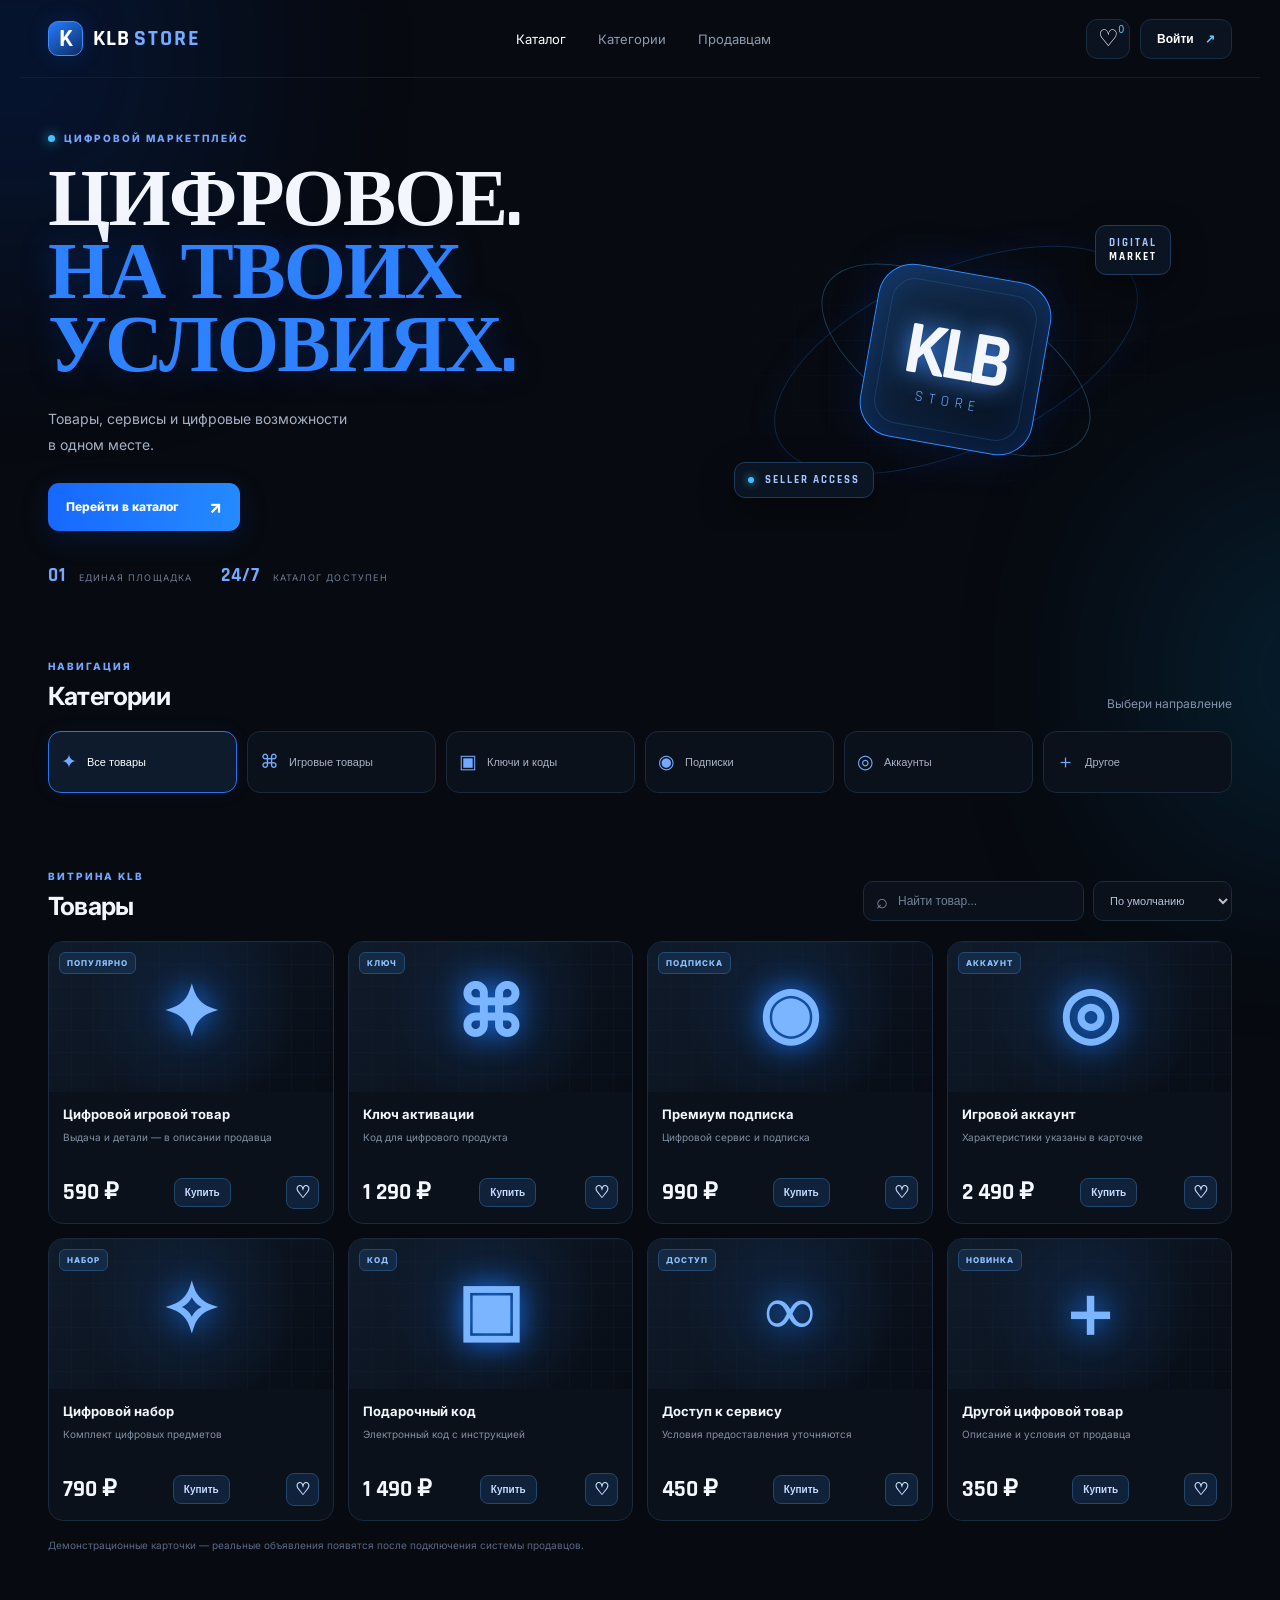
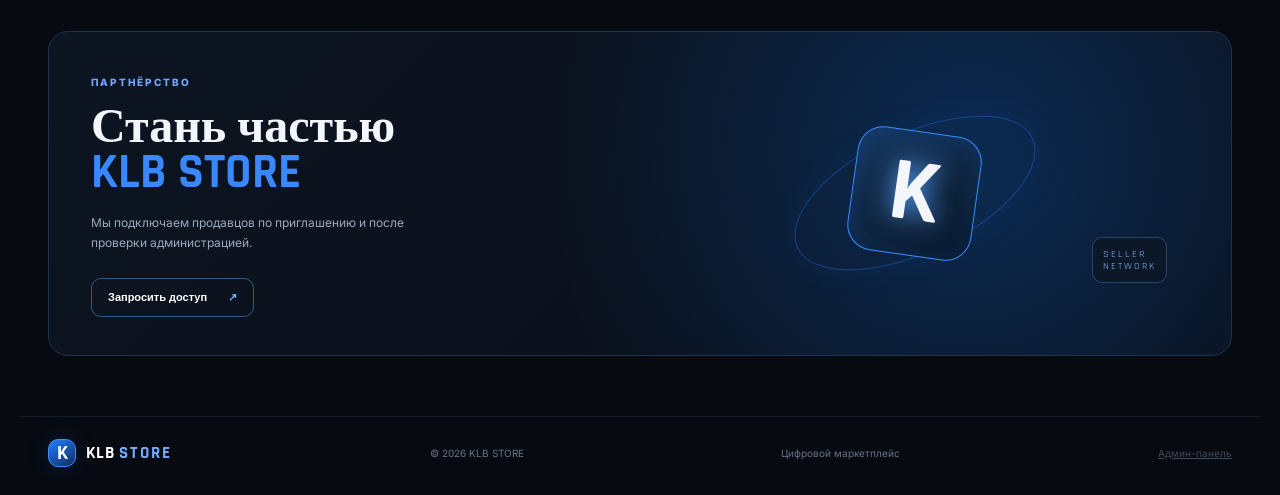
==== index.html @ 77fe460a "Add files via upload" ====
<!DOCTYPE html>
<html lang="ru"><head><meta charset="UTF-8"><meta name="viewport" content="width=device-width, initial-scale=1.0"><meta name="theme-color" content="#080b12"><title>KLB STORE — цифровой маркетплейс</title><meta name="description" content="KLB STORE — маркетплейс цифровых товаров."><link rel="stylesheet" href="styles.css"></head><body>
<div class="glow glow-left"></div><div class="glow glow-right"></div>
<header class="topbar"><a class="brand" href="#"><span class="brand-icon">K</span><span class="brand-name">KLB<span>STORE</span></span></a><nav class="main-nav"><a class="nav-active" href="#catalog">Каталог</a><a href="#categories">Категории</a><a href="#seller">Продавцам</a></nav><div class="top-actions"><button class="favorite-head" id="favoritesBtn" aria-label="Избранное">♡<span id="favoriteCount">0</span></button><button class="login-btn" id="loginBtn">Войти <span>↗</span></button></div></header>
<main>
<section class="hero"><div class="hero-content"><div class="hero-badge"><i></i> ЦИФРОВОЙ МАРКЕТПЛЕЙС</div><h1>ЦИФРОВОЕ.<br><span>НА ТВОИХ УСЛОВИЯХ.</span></h1><p>Товары, сервисы и цифровые возможности<br class="desktop"> в одном месте.</p><a class="hero-cta" href="#catalog">Перейти в каталог <span>↗</span></a><div class="hero-foot"><span><b>01</b> ЕДИНАЯ ПЛОЩАДКА</span><span><b>24/7</b> КАТАЛОГ ДОСТУПЕН</span></div></div><div class="hero-visual"><div class="visual-grid"></div><div class="visual-orbit orbit-a"></div><div class="visual-orbit orbit-b"></div><div class="visual-logo"><span>KLB</span><small>STORE</small></div><div class="visual-chip chip-a">DIGITAL<br><b>MARKET</b></div><div class="visual-chip chip-b"><i></i> SELLER ACCESS</div></div></section>
<section class="category-area" id="categories"><div class="section-title"><div><span class="overline">НАВИГАЦИЯ</span><h2>Категории</h2></div><span class="subtle">Выбери направление</span></div><div class="category-list"><button class="category active" data-category="all"><span class="cat-icon">✦</span>Все товары</button><button class="category" data-category="games"><span class="cat-icon">⌘</span>Игровые товары</button><button class="category" data-category="keys"><span class="cat-icon">▣</span>Ключи и коды</button><button class="category" data-category="subscriptions"><span class="cat-icon">◉</span>Подписки</button><button class="category" data-category="accounts"><span class="cat-icon">◎</span>Аккаунты</button><button class="category" data-category="other"><span class="cat-icon">＋</span>Другое</button></div></section>
<section class="catalog" id="catalog"><div class="catalog-header"><div><span class="overline">ВИТРИНА KLB</span><h2>Товары</h2></div><div class="catalog-controls"><label class="search-box"><span>⌕</span><input id="searchInput" type="search" placeholder="Найти товар..." aria-label="Поиск товаров"></label><select id="sortSelect" aria-label="Сортировка"><option value="default">По умолчанию</option><option value="low">Сначала дешевле</option><option value="high">Сначала дороже</option></select></div></div><div class="product-grid" id="productGrid"></div><div class="empty-state" id="emptyState" hidden>По запросу ничего не найдено.</div><p class="demo-note">Демонстрационные карточки — реальные объявления появятся после подключения системы продавцов.</p></section>
<section class="seller-section" id="seller"><div class="seller-panel"><div class="seller-text"><span class="overline">ПАРТНЁРСТВО</span><h2>Стань частью<br><span>KLB STORE</span></h2><p>Мы подключаем продавцов по приглашению и после проверки администрацией.</p><button id="sellerBtn" class="secondary-cta">Запросить доступ <span>↗</span></button></div><div class="seller-art"><div class="seller-orbit"></div><div class="seller-monogram">K</div><div class="seller-stamp">SELLER<br>NETWORK</div></div></div></section></main>
<footer><a class="brand footer-brand" href="#"><span class="brand-icon">K</span><span class="brand-name">KLB<span>STORE</span></span></a><span>© 2026 KLB STORE</span><span>Цифровой маркетплейс</span><a href="admin-login.html" style="color:inherit;opacity:.6">Админ-панель</a></footer><div class="toast" id="toast" role="status" aria-live="polite"></div><div id="appModal"></div><script src="script.js"></script></body></html>
---- styles.css ----
@import url('https://fonts.googleapis.com/css2?family=Inter:wght@400;500;600;700;800&family=Rajdhani:wght@500;600;700&display=swap');
:root{--bg:#070a10;--line:#1b2b40;--text:#f3f6fc;--muted:#8492a8}*{box-sizing:border-box}html{scroll-behavior:smooth}body{margin:0;background:var(--bg);color:var(--text);font-family:Inter,Arial,sans-serif;overflow-x:hidden}.glow{position:fixed;z-index:-1;pointer-events:none;filter:blur(110px);opacity:.13}.glow-left{width:420px;height:420px;background:#075dff;top:-150px;left:-200px}.glow-right{width:350px;height:350px;background:#00a8ff;right:-220px;top:500px}
.topbar{height:78px;max-width:1240px;margin:auto;padding:0 28px;display:flex;align-items:center;justify-content:space-between;border-bottom:1px solid #141d2b}.brand{display:flex;align-items:center;gap:10px;text-decoration:none;color:white}.brand-icon{width:35px;height:35px;border-radius:10px;display:grid;place-items:center;background:linear-gradient(145deg,#267cff,#0c2d62);border:1px solid #408cff;font-family:Rajdhani;font-size:25px;font-weight:700;box-shadow:0 0 22px #126dff30}.brand-name{font-family:Rajdhani;font-size:22px;font-weight:700;letter-spacing:1px}.brand-name span{color:#74aaff;margin-left:4px;letter-spacing:2px}.main-nav{display:flex;gap:32px}.main-nav a{font-size:13px;text-decoration:none;color:#8c9bb0}.main-nav a:hover,.main-nav .nav-active{color:#fff}.top-actions{display:flex;gap:10px;align-items:center}.favorite-head,.login-btn{height:40px;border:1px solid var(--line);border-radius:11px;background:#0c1320;color:#fff;cursor:pointer}.favorite-head{width:44px;font-size:23px;position:relative}.favorite-head span{font-size:10px;position:absolute;right:5px;top:4px;color:#63caff}.login-btn{padding:0 16px;font-size:12px;font-weight:700}.login-btn span{color:#63caff;margin-left:8px}
main{max-width:1240px;padding:0 28px;margin:auto}.hero{min-height:465px;display:grid;grid-template-columns:1.05fr .95fr;align-items:center;padding:54px 0 40px;gap:20px}.hero-badge,.overline{font-size:10px;font-weight:800;letter-spacing:2px;color:#75a6ff}.hero-badge{display:flex;align-items:center;gap:9px}.hero-badge i{width:7px;height:7px;background:#42c4ff;border-radius:50%;box-shadow:0 0 12px #42c4ff}.hero h1{font-family:Rajdhani;font-size:clamp(48px,6.5vw,80px);line-height:.91;letter-spacing:-1.8px;margin:22px 0;font-weight:700}.hero h1 span{color:#2e82ff;text-shadow:0 0 34px #1265ff40}.hero p{color:#a4b1c4;font-size:14px;line-height:1.8}.hero-cta{display:inline-flex;align-items:center;gap:30px;background:linear-gradient(100deg,#1767ff,#258bff);color:white;text-decoration:none;padding:14px 18px;border-radius:11px;font-size:12px;font-weight:800;box-shadow:0 8px 30px #0964ff26;margin-top:12px}.hero-cta span{font-size:17px}.hero-foot{display:flex;gap:28px;margin-top:32px}.hero-foot span{font-size:9px;color:#6e7e95;letter-spacing:1.2px}.hero-foot b{font-family:Rajdhani;font-size:19px;color:#73aaff;margin-right:8px}
.hero-visual{height:340px;position:relative;display:grid;place-items:center;overflow:hidden}.visual-grid{position:absolute;inset:10px;background-image:linear-gradient(#17345b33 1px,transparent 1px),linear-gradient(90deg,#17345b33 1px,transparent 1px);background-size:35px 35px;mask-image:radial-gradient(ellipse,black,transparent 70%)}.visual-orbit{position:absolute;border:1px solid #2164b655;border-radius:50%;transform:rotate(-24deg)}.orbit-a{width:390px;height:180px;box-shadow:0 0 35px #0965ff12}.orbit-b{width:300px;height:140px;transform:rotate(30deg);border-color:#4dc4ff45}.visual-logo{width:175px;height:175px;border:1px solid #358bff;border-radius:35px;background:linear-gradient(145deg,#142d4c,#07101e);transform:rotate(10deg);display:flex;flex-direction:column;align-items:center;justify-content:center;box-shadow:inset 0 0 40px #126bff44,0 0 50px #075dff22;position:relative}.visual-logo:before{content:"";position:absolute;inset:13px;border:1px solid #2a67a65a;border-radius:24px}.visual-logo span{font-family:Rajdhani;font-size:76px;font-weight:700;letter-spacing:-5px;text-shadow:0 0 25px #4290ff}.visual-logo small{font-family:Rajdhani;letter-spacing:6px;color:#73aaff;font-size:15px;margin-top:-12px}.visual-chip{position:absolute;background:#0b1422;border:1px solid #203b5d;border-radius:11px;padding:10px 13px;color:#a5c5ff;font-family:Rajdhani;font-weight:700;letter-spacing:2px;font-size:11px;box-shadow:0 12px 35px #0006}.visual-chip b{color:white}.chip-a{top:35px;right:11%}.chip-b{bottom:32px;left:10%}.chip-b i{display:inline-block;width:6px;height:6px;border-radius:50%;background:#3ac2ff;box-shadow:0 0 9px #3ac2ff;margin-right:7px}
.category-area,.catalog{padding:26px 0 45px}.section-title,.catalog-header{display:flex;justify-content:space-between;align-items:end;margin-bottom:20px}.section-title h2,.catalog-header h2{font-size:25px;letter-spacing:-.8px;margin:7px 0 0}.subtle{font-size:12px;color:var(--muted)}.category-list{display:grid;grid-template-columns:repeat(6,1fr);gap:10px}.category{min-height:62px;display:flex;align-items:center;gap:10px;padding:12px;background:#0b111a;border:1px solid #1b293c;border-radius:13px;color:#a7b4c7;font-size:11px;text-align:left;cursor:pointer;transition:.2s}.category:hover,.category.active{border-color:#2676ed;background:#0d1b2d;color:white;box-shadow:0 0 20px #075dff12}.cat-icon{font-size:19px;color:#72aaff}
.catalog-header{gap:18px}.catalog-controls{display:flex;gap:9px}.search-box{height:40px;display:flex;align-items:center;gap:8px;padding:0 12px;border:1px solid #1b2b40;background:#0b111a;border-radius:10px;color:#7b91ad}.search-box span{font-size:20px}.search-box input{width:175px;border:0;outline:0;background:transparent;color:white;font-size:12px}.search-box input::placeholder{color:#718198}.catalog-controls select{background:#0b111a;border:1px solid #1b2b40;border-radius:10px;color:#b5c3d7;padding:0 12px;font-size:11px;max-width:145px}
.product-grid{display:grid;grid-template-columns:repeat(4,1fr);gap:14px}.product-card{background:#0b111a;border:1px solid #1a293d;border-radius:15px;overflow:hidden;transition:transform .2s,border-color .2s}.product-card:hover{transform:translateY(-4px);border-color:#2b6fce}.product-image{height:150px;position:relative;display:grid;place-items:center;background:radial-gradient(circle at 50% 45%,#16417a55,transparent 65%),linear-gradient(135deg,#101b2b,#080d15);overflow:hidden}.product-image:after{content:"";position:absolute;inset:0;background-image:linear-gradient(#18314f22 1px,transparent 1px),linear-gradient(90deg,#18314f22 1px,transparent 1px);background-size:22px 22px}.product-label{position:absolute;top:10px;left:10px;z-index:1;background:#142943;border:1px solid #244a76;border-radius:6px;padding:5px 7px;color:#8ec3ff;font-size:8px;font-weight:800;letter-spacing:1px}.placeholder-symbol{font-family:Rajdhani;font-size:70px;font-weight:700;color:#7bb4ff;text-shadow:0 0 30px #1677ff;z-index:1}.product-info{padding:14px}.product-info h3{margin:0;font-size:13px}.product-info p{margin:8px 0 16px;color:#8190a5;font-size:10px;line-height:1.5;min-height:30px}.product-bottom{display:flex;align-items:center;justify-content:space-between;gap:8px}.price{font-family:Rajdhani;font-size:23px;font-weight:700;color:#f5f8ff}.buy-button,.heart-button{border:1px solid #23466d;background:#10213a;color:#c5dcff;border-radius:8px;padding:8px 10px;font-size:10px;font-weight:700;cursor:pointer}.heart-button{font-size:17px;padding:5px 8px}.heart-button.is-favorite{color:#ff7fa7;border-color:#71314b;background:#28121d}.empty-state{text-align:center;padding:30px;color:#8a99ad}.demo-note{color:#596981;font-size:10px;margin-top:18px}
.seller-section{padding:25px 0 60px}.seller-panel{border:1px solid #1c3452;border-radius:20px;background:radial-gradient(circle at 78% 40%,#0c2b53,transparent 45%),linear-gradient(135deg,#0d1522,#090e17);padding:38px 42px;display:grid;grid-template-columns:1fr 1fr;align-items:center;overflow:hidden;position:relative}.seller-text h2{font-family:Rajdhani;font-size:48px;line-height:.95;margin:16px 0}.seller-text h2 span{color:#3988ff}.seller-text p{font-size:12px;line-height:1.7;color:#9aaac0;max-width:340px}.secondary-cta{margin-top:12px;padding:12px 16px;background:transparent;border:1px solid #315984;border-radius:10px;color:white;font-size:11px;font-weight:700;cursor:pointer}.secondary-cta span{color:#75b4ff;margin-left:18px}.seller-art{height:200px;position:relative;display:grid;place-items:center}.seller-orbit{width:260px;height:120px;border:1px solid #267bff60;border-radius:50%;transform:rotate(-25deg);position:absolute;box-shadow:0 0 35px #1475ff12}.seller-monogram{width:125px;height:125px;border:1px solid #3b8cff;border-radius:26px;display:grid;place-items:center;background:linear-gradient(145deg,#16365b,#091322);font-family:Rajdhani;font-size:90px;font-weight:700;text-shadow:0 0 25px #58a4ff;transform:rotate(8deg);box-shadow:inset 0 0 30px #1475ff30}.seller-stamp{position:absolute;right:4%;bottom:5%;background:#0c1727;border:1px solid #26466b;border-radius:10px;padding:10px;color:#8abaff;font-family:Rajdhani;font-size:10px;letter-spacing:2px}
footer{max-width:1240px;margin:auto;padding:22px 28px 28px;border-top:1px solid #141e2d;display:flex;align-items:center;justify-content:space-between;color:#65758c;font-size:10px}.footer-brand .brand-icon{width:28px;height:28px;font-size:20px}.footer-brand .brand-name{font-size:17px}.toast{position:fixed;bottom:24px;left:50%;transform:translate(-50%,20px);opacity:0;pointer-events:none;background:#14243a;border:1px solid #2c4e76;color:#eaf3ff;padding:12px 18px;border-radius:12px;font-size:12px;box-shadow:0 10px 35px #0008;transition:.25s;z-index:20;max-width:calc(100% - 30px);text-align:center}.toast.show{opacity:1;transform:translate(-50%,0)}
@media(max-width:900px){.category-list{grid-template-columns:repeat(3,1fr)}.product-grid{grid-template-columns:repeat(2,1fr)}.hero{min-height:400px}.hero-visual{height:300px}.main-nav{gap:18px}}
@media(max-width:600px){.topbar{height:65px;padding:0 16px}.brand-icon{width:30px;height:30px;font-size:21px}.brand-name{font-size:19px}.main-nav{display:none}.top-actions{gap:7px}.login-btn{padding:0 12px}.favorite-head{width:38px;height:38px}main{padding:0 16px}.hero{grid-template-columns:1fr;padding:40px 0 20px;min-height:unset}.hero h1{font-size:49px;margin:19px 0}.hero p{font-size:13px}.hero-visual{height:255px;margin-top:5px}.visual-logo{width:145px;height:145px;border-radius:29px}.visual-logo span{font-size:64px}.visual-logo small{font-size:12px}.orbit-a{width:300px;height:145px}.orbit-b{width:240px;height:110px}.chip-a{top:15px;right:6%}.chip-b{bottom:15px;left:5%}.hero-foot{gap:16px;margin-top:26px}.hero-foot span{font-size:8px}.hero-foot b{font-size:17px}.category-area,.catalog{padding:25px 0 32px}.category-list{grid-template-columns:repeat(2,1fr);gap:8px}.category{min-height:54px;padding:10px;font-size:10px}.cat-icon{font-size:17px}.section-title h2,.catalog-header h2{font-size:22px}.subtle{font-size:10px}.catalog-header{align-items:start;flex-direction:column}.catalog-controls{width:100%}.search-box{flex:1}.search-box input{width:100%;min-width:0}.catalog-controls select{max-width:135px}.product-grid{gap:9px}.product-image{height:120px}.placeholder-symbol{font-size:58px}.product-info{padding:11px}.product-info h3{font-size:12px}.product-info p{font-size:9px;min-height:34px}.price{font-size:21px}.buy-button{padding:7px 8px;font-size:9px}.heart-button{font-size:15px}.seller-panel{padding:25px 20px;grid-template-columns:1fr}.seller-text h2{font-size:42px}.seller-art{height:160px}.seller-monogram{width:105px;height:105px;font-size:76px}.seller-orbit{width:220px;height:100px}.seller-stamp{right:0}footer{padding:20px 16px;flex-wrap:wrap;gap:12px;font-size:9px}footer>span:last-child{display:none}}@media(prefers-reduced-motion:reduce){html{scroll-behavior:auto}*,*:before,*:after{transition:none!important}}/* Account and modal UI */
.user-pill{display:inline-flex;align-items:center;gap:8px}.user-avatar{width:26px;height:26px;border-radius:50%;display:inline-grid;place-items:center;background:#287dff;color:#fff;font-size:12px;font-weight:800}#appModal.open{position:fixed;inset:0;z-index:1000;display:grid;place-items:center;padding:18px}.modal-backdrop{position:absolute;inset:0;background:rgba(3,7,13,.78);backdrop-filter:blur(8px)}.app-modal .app-modal{display:none}.app-modal>section,.app-modal .app-modal{display:block}.app-modal{position:relative;width:min(100%,480px);max-height:90vh;overflow:auto;padding:28px;border:1px solid #2b3a50;border-radius:20px;background:#111a27;color:#edf4ff;box-shadow:0 30px 100px #0008}.app-modal h2{margin:0 32px 18px 0;font-size:24px}.modal-x{position:absolute;right:16px;top:14px;border:0;background:transparent;color:#9aa9bd;font-size:28px;cursor:pointer}.modal-form{display:grid;gap:14px}.modal-form label{display:grid;gap:7px;color:#b9c7d9;font-size:13px}.modal-form input,.modal-form textarea{width:100%;box-sizing:border-box;border:1px solid #304057;background:#0b121c;color:#fff;border-radius:10px;padding:12px;font:inherit;outline:none}.modal-form input:focus,.modal-form textarea:focus{border-color:#3887ff}.primary-action,.secondary-action,.link-action{width:100%;border:0;border-radius:10px;padding:12px 14px;font:inherit;font-weight:700;cursor:pointer}.primary-action{background:#287dff;color:white}.secondary-action{background:#24344a;color:#e8f1ff}.link-action{background:transparent;color:#9db9df;font-size:13px}.form-error{color:#ff8d9a;font-size:13px;margin:0}.profile-menu{display:grid;gap:8px}.profile-menu button{width:100%;text-align:left;padding:13px;border:1px solid #29384d;background:#182333;color:#e8f1ff;border-radius:10px;font:inherit;cursor:pointer}.profile-menu .admin-shortcut{border-color:#3179e9;background:#162b47}.profile-menu .logout-action{color:#ff9ba5}.profile-card{display:flex;align-items:center;gap:14px;margin-bottom:18px}.profile-avatar-large{width:56px;height:56px;border-radius:16px;background:linear-gradient(135deg,#267dff,#64c8ff);display:grid;place-items:center;font-size:24px;font-weight:800}.profile-card h3{margin:0 0 4px}.profile-role{font-size:12px;color:#91a5bf}.profile-stats{display:grid;grid-template-columns:repeat(3,1fr);gap:8px}.profile-stats div{background:#182333;border:1px solid #27364a;padding:12px;border-radius:12px;text-align:center}.profile-stats b{display:block;font-size:18px}.profile-stats span{display:block;color:#91a5bf;font-size:11px;margin-top:4px}.profile-details{color:#aabbd0;font-size:13px;margin:16px 0}.modal-actions{display:grid;grid-template-columns:1fr 1fr;gap:8px}.deal-list{display:grid;gap:10px}.deal-row{display:flex;justify-content:space-between;gap:12px;padding:13px;border:1px solid #2a394d;background:#172333;border-radius:12px}.deal-row b{display:block}.deal-row small,.deal-price small{display:block;color:#8da0b8;font-size:11px;margin-top:4px}.deal-price{text-align:right;white-space:nowrap}.empty-modal{padding:24px;text-align:center;color:#9aabc1;border:1px dashed #35465d;border-radius:12px}.order-success{text-align:center}.order-success>span{display:grid;place-items:center;width:54px;height:54px;margin:0 auto 14px;background:#123c2e;color:#6ee7b7;border-radius:50%;font-size:28px}.order-success h3{margin:0 0 10px}.order-success b{font-size:22px}.modal-lead{font-size:13px;line-height:1.6;color:#9fb1c8}.app-modal[hidden]{display:none}
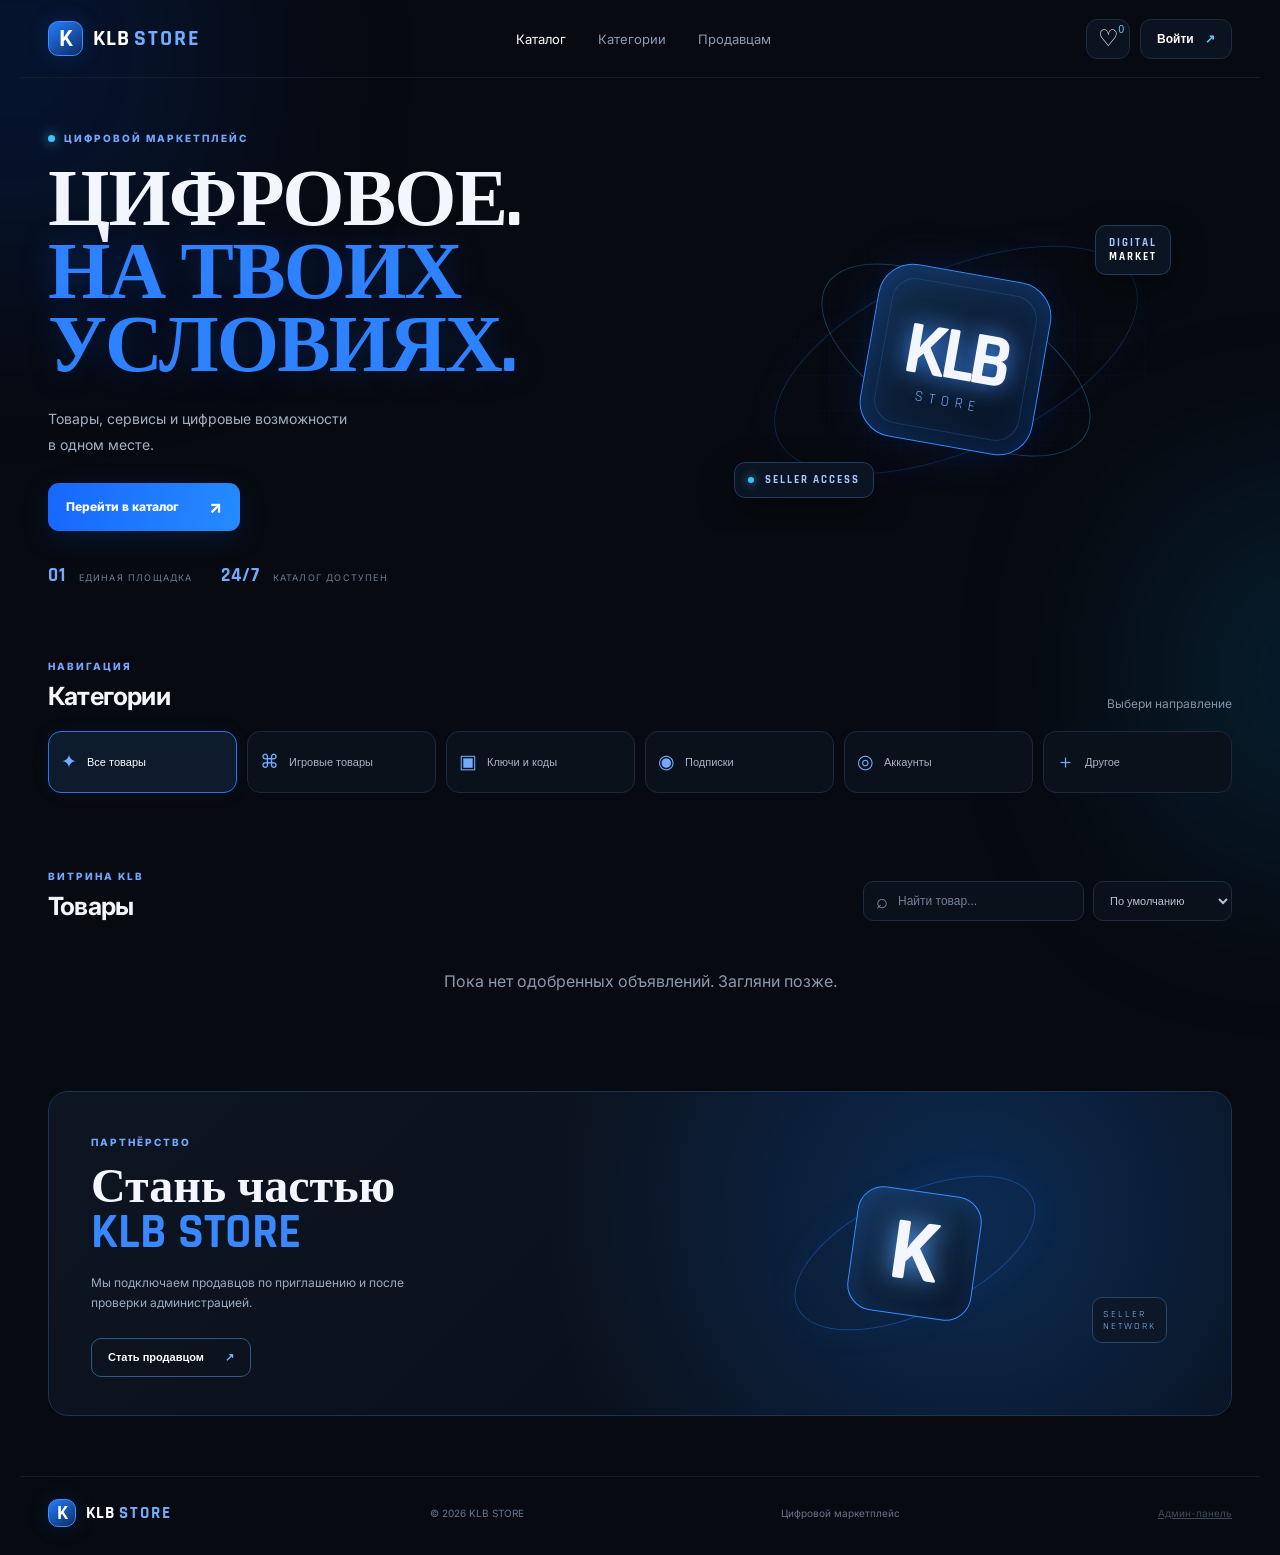
==== commit c27006f4: "Add files via upload" ====
--- a/index.html
+++ b/index.html
@@ -5,6 +5,6 @@
 <main>
 <section class="hero"><div class="hero-content"><div class="hero-badge"><i></i> ЦИФРОВОЙ МАРКЕТПЛЕЙС</div><h1>ЦИФРОВОЕ.<br><span>НА ТВОИХ УСЛОВИЯХ.</span></h1><p>Товары, сервисы и цифровые возможности<br class="desktop"> в одном месте.</p><a class="hero-cta" href="#catalog">Перейти в каталог <span>↗</span></a><div class="hero-foot"><span><b>01</b> ЕДИНАЯ ПЛОЩАДКА</span><span><b>24/7</b> КАТАЛОГ ДОСТУПЕН</span></div></div><div class="hero-visual"><div class="visual-grid"></div><div class="visual-orbit orbit-a"></div><div class="visual-orbit orbit-b"></div><div class="visual-logo"><span>KLB</span><small>STORE</small></div><div class="visual-chip chip-a">DIGITAL<br><b>MARKET</b></div><div class="visual-chip chip-b"><i></i> SELLER ACCESS</div></div></section>
 <section class="category-area" id="categories"><div class="section-title"><div><span class="overline">НАВИГАЦИЯ</span><h2>Категории</h2></div><span class="subtle">Выбери направление</span></div><div class="category-list"><button class="category active" data-category="all"><span class="cat-icon">✦</span>Все товары</button><button class="category" data-category="games"><span class="cat-icon">⌘</span>Игровые товары</button><button class="category" data-category="keys"><span class="cat-icon">▣</span>Ключи и коды</button><button class="category" data-category="subscriptions"><span class="cat-icon">◉</span>Подписки</button><button class="category" data-category="accounts"><span class="cat-icon">◎</span>Аккаунты</button><button class="category" data-category="other"><span class="cat-icon">＋</span>Другое</button></div></section>
-<section class="catalog" id="catalog"><div class="catalog-header"><div><span class="overline">ВИТРИНА KLB</span><h2>Товары</h2></div><div class="catalog-controls"><label class="search-box"><span>⌕</span><input id="searchInput" type="search" placeholder="Найти товар..." aria-label="Поиск товаров"></label><select id="sortSelect" aria-label="Сортировка"><option value="default">По умолчанию</option><option value="low">Сначала дешевле</option><option value="high">Сначала дороже</option></select></div></div><div class="product-grid" id="productGrid"></div><div class="empty-state" id="emptyState" hidden>По запросу ничего не найдено.</div><p class="demo-note">Демонстрационные карточки — реальные объявления появятся после подключения системы продавцов.</p></section>
-<section class="seller-section" id="seller"><div class="seller-panel"><div class="seller-text"><span class="overline">ПАРТНЁРСТВО</span><h2>Стань частью<br><span>KLB STORE</span></h2><p>Мы подключаем продавцов по приглашению и после проверки администрацией.</p><button id="sellerBtn" class="secondary-cta">Запросить доступ <span>↗</span></button></div><div class="seller-art"><div class="seller-orbit"></div><div class="seller-monogram">K</div><div class="seller-stamp">SELLER<br>NETWORK</div></div></div></section></main>
+<section class="catalog" id="catalog"><div class="catalog-header"><div><span class="overline">ВИТРИНА KLB</span><h2>Товары</h2></div><div class="catalog-controls"><label class="search-box"><span>⌕</span><input id="searchInput" type="search" placeholder="Найти товар..." aria-label="Поиск товаров"></label><select id="sortSelect" aria-label="Сортировка"><option value="default">По умолчанию</option><option value="low">Сначала дешевле</option><option value="high">Сначала дороже</option></select></div></div><div class="product-grid" id="productGrid"></div><div class="empty-state" id="emptyState" hidden>Пока нет одобренных объявлений. Загляни позже.</div></section>
+<section class="seller-section" id="seller"><div class="seller-panel"><div class="seller-text"><span class="overline">ПАРТНЁРСТВО</span><h2>Стань частью<br><span>KLB STORE</span></h2><p>Мы подключаем продавцов по приглашению и после проверки администрацией.</p><button id="sellerBtn" class="secondary-cta">Стать продавцом <span>↗</span></button></div><div class="seller-art"><div class="seller-orbit"></div><div class="seller-monogram">K</div><div class="seller-stamp">SELLER<br>NETWORK</div></div></div></section></main>
 <footer><a class="brand footer-brand" href="#"><span class="brand-icon">K</span><span class="brand-name">KLB<span>STORE</span></span></a><span>© 2026 KLB STORE</span><span>Цифровой маркетплейс</span><a href="admin-login.html" style="color:inherit;opacity:.6">Админ-панель</a></footer><div class="toast" id="toast" role="status" aria-live="polite"></div><div id="appModal"></div><script src="script.js"></script></body></html>
--- a/styles.css
+++ b/styles.css
@@ -10,4 +10,6 @@
 footer{max-width:1240px;margin:auto;padding:22px 28px 28px;border-top:1px solid #141e2d;display:flex;align-items:center;justify-content:space-between;color:#65758c;font-size:10px}.footer-brand .brand-icon{width:28px;height:28px;font-size:20px}.footer-brand .brand-name{font-size:17px}.toast{position:fixed;bottom:24px;left:50%;transform:translate(-50%,20px);opacity:0;pointer-events:none;background:#14243a;border:1px solid #2c4e76;color:#eaf3ff;padding:12px 18px;border-radius:12px;font-size:12px;box-shadow:0 10px 35px #0008;transition:.25s;z-index:20;max-width:calc(100% - 30px);text-align:center}.toast.show{opacity:1;transform:translate(-50%,0)}
 @media(max-width:900px){.category-list{grid-template-columns:repeat(3,1fr)}.product-grid{grid-template-columns:repeat(2,1fr)}.hero{min-height:400px}.hero-visual{height:300px}.main-nav{gap:18px}}
 @media(max-width:600px){.topbar{height:65px;padding:0 16px}.brand-icon{width:30px;height:30px;font-size:21px}.brand-name{font-size:19px}.main-nav{display:none}.top-actions{gap:7px}.login-btn{padding:0 12px}.favorite-head{width:38px;height:38px}main{padding:0 16px}.hero{grid-template-columns:1fr;padding:40px 0 20px;min-height:unset}.hero h1{font-size:49px;margin:19px 0}.hero p{font-size:13px}.hero-visual{height:255px;margin-top:5px}.visual-logo{width:145px;height:145px;border-radius:29px}.visual-logo span{font-size:64px}.visual-logo small{font-size:12px}.orbit-a{width:300px;height:145px}.orbit-b{width:240px;height:110px}.chip-a{top:15px;right:6%}.chip-b{bottom:15px;left:5%}.hero-foot{gap:16px;margin-top:26px}.hero-foot span{font-size:8px}.hero-foot b{font-size:17px}.category-area,.catalog{padding:25px 0 32px}.category-list{grid-template-columns:repeat(2,1fr);gap:8px}.category{min-height:54px;padding:10px;font-size:10px}.cat-icon{font-size:17px}.section-title h2,.catalog-header h2{font-size:22px}.subtle{font-size:10px}.catalog-header{align-items:start;flex-direction:column}.catalog-controls{width:100%}.search-box{flex:1}.search-box input{width:100%;min-width:0}.catalog-controls select{max-width:135px}.product-grid{gap:9px}.product-image{height:120px}.placeholder-symbol{font-size:58px}.product-info{padding:11px}.product-info h3{font-size:12px}.product-info p{font-size:9px;min-height:34px}.price{font-size:21px}.buy-button{padding:7px 8px;font-size:9px}.heart-button{font-size:15px}.seller-panel{padding:25px 20px;grid-template-columns:1fr}.seller-text h2{font-size:42px}.seller-art{height:160px}.seller-monogram{width:105px;height:105px;font-size:76px}.seller-orbit{width:220px;height:100px}.seller-stamp{right:0}footer{padding:20px 16px;flex-wrap:wrap;gap:12px;font-size:9px}footer>span:last-child{display:none}}@media(prefers-reduced-motion:reduce){html{scroll-behavior:auto}*,*:before,*:after{transition:none!important}}/* Account and modal UI */
-.user-pill{display:inline-flex;align-items:center;gap:8px}.user-avatar{width:26px;height:26px;border-radius:50%;display:inline-grid;place-items:center;background:#287dff;color:#fff;font-size:12px;font-weight:800}#appModal.open{position:fixed;inset:0;z-index:1000;display:grid;place-items:center;padding:18px}.modal-backdrop{position:absolute;inset:0;background:rgba(3,7,13,.78);backdrop-filter:blur(8px)}.app-modal .app-modal{display:none}.app-modal>section,.app-modal .app-modal{display:block}.app-modal{position:relative;width:min(100%,480px);max-height:90vh;overflow:auto;padding:28px;border:1px solid #2b3a50;border-radius:20px;background:#111a27;color:#edf4ff;box-shadow:0 30px 100px #0008}.app-modal h2{margin:0 32px 18px 0;font-size:24px}.modal-x{position:absolute;right:16px;top:14px;border:0;background:transparent;color:#9aa9bd;font-size:28px;cursor:pointer}.modal-form{display:grid;gap:14px}.modal-form label{display:grid;gap:7px;color:#b9c7d9;font-size:13px}.modal-form input,.modal-form textarea{width:100%;box-sizing:border-box;border:1px solid #304057;background:#0b121c;color:#fff;border-radius:10px;padding:12px;font:inherit;outline:none}.modal-form input:focus,.modal-form textarea:focus{border-color:#3887ff}.primary-action,.secondary-action,.link-action{width:100%;border:0;border-radius:10px;padding:12px 14px;font:inherit;font-weight:700;cursor:pointer}.primary-action{background:#287dff;color:white}.secondary-action{background:#24344a;color:#e8f1ff}.link-action{background:transparent;color:#9db9df;font-size:13px}.form-error{color:#ff8d9a;font-size:13px;margin:0}.profile-menu{display:grid;gap:8px}.profile-menu button{width:100%;text-align:left;padding:13px;border:1px solid #29384d;background:#182333;color:#e8f1ff;border-radius:10px;font:inherit;cursor:pointer}.profile-menu .admin-shortcut{border-color:#3179e9;background:#162b47}.profile-menu .logout-action{color:#ff9ba5}.profile-card{display:flex;align-items:center;gap:14px;margin-bottom:18px}.profile-avatar-large{width:56px;height:56px;border-radius:16px;background:linear-gradient(135deg,#267dff,#64c8ff);display:grid;place-items:center;font-size:24px;font-weight:800}.profile-card h3{margin:0 0 4px}.profile-role{font-size:12px;color:#91a5bf}.profile-stats{display:grid;grid-template-columns:repeat(3,1fr);gap:8px}.profile-stats div{background:#182333;border:1px solid #27364a;padding:12px;border-radius:12px;text-align:center}.profile-stats b{display:block;font-size:18px}.profile-stats span{display:block;color:#91a5bf;font-size:11px;margin-top:4px}.profile-details{color:#aabbd0;font-size:13px;margin:16px 0}.modal-actions{display:grid;grid-template-columns:1fr 1fr;gap:8px}.deal-list{display:grid;gap:10px}.deal-row{display:flex;justify-content:space-between;gap:12px;padding:13px;border:1px solid #2a394d;background:#172333;border-radius:12px}.deal-row b{display:block}.deal-row small,.deal-price small{display:block;color:#8da0b8;font-size:11px;margin-top:4px}.deal-price{text-align:right;white-space:nowrap}.empty-modal{padding:24px;text-align:center;color:#9aabc1;border:1px dashed #35465d;border-radius:12px}.order-success{text-align:center}.order-success>span{display:grid;place-items:center;width:54px;height:54px;margin:0 auto 14px;background:#123c2e;color:#6ee7b7;border-radius:50%;font-size:28px}.order-success h3{margin:0 0 10px}.order-success b{font-size:22px}.modal-lead{font-size:13px;line-height:1.6;color:#9fb1c8}.app-modal[hidden]{display:none}
+.user-pill{display:inline-flex;align-items:center;gap:8px}.user-avatar{width:26px;height:26px;border-radius:50%;display:inline-grid;place-items:center;background:#287dff;color:#fff;font-size:12px;font-weight:800}#appModal.open{position:fixed;inset:0;z-index:1000;display:grid;place-items:center;padding:18px}.modal-backdrop{position:absolute;inset:0;background:rgba(3,7,13,.78);backdrop-filter:blur(8px);z-index:0;cursor:pointer}.app-modal .app-modal{display:none}.app-modal>section,.app-modal .app-modal{display:block}.app-modal{position:relative;z-index:1;width:min(100%,480px);max-height:90vh;overflow:auto;padding:28px;border:1px solid #2b3a50;border-radius:20px;background:#111a27;color:#edf4ff;box-shadow:0 30px 100px #0008}.app-modal h2{margin:0 32px 18px 0;font-size:24px}.modal-x{position:absolute;right:16px;top:14px;z-index:2;width:40px;height:40px;display:grid;place-items:center;border:1px solid #304057;border-radius:10px;background:#182333;color:#d9e5f4;font-size:28px;line-height:1;cursor:pointer;touch-action:manipulation;-webkit-tap-highlight-color:transparent}.modal-x:hover,.modal-x:focus-visible{background:#24364d;color:#fff;outline:2px solid #3887ff;outline-offset:2px}.modal-form{display:grid;gap:14px}.modal-form label{display:grid;gap:7px;color:#b9c7d9;font-size:13px}.modal-form input,.modal-form textarea{width:100%;box-sizing:border-box;border:1px solid #304057;background:#0b121c;color:#fff;border-radius:10px;padding:12px;font:inherit;outline:none}.modal-form input:focus,.modal-form textarea:focus{border-color:#3887ff}.primary-action,.secondary-action,.link-action{width:100%;border:0;border-radius:10px;padding:12px 14px;font:inherit;font-weight:700;cursor:pointer}.primary-action{background:#287dff;color:white}.secondary-action{background:#24344a;color:#e8f1ff}.link-action{background:transparent;color:#9db9df;font-size:13px}.form-error{color:#ff8d9a;font-size:13px;margin:0}.profile-menu{display:grid;gap:8px}.profile-menu button{width:100%;text-align:left;padding:13px;border:1px solid #29384d;background:#182333;color:#e8f1ff;border-radius:10px;font:inherit;cursor:pointer}.profile-menu .admin-shortcut{border-color:#3179e9;background:#162b47}.profile-menu .logout-action{color:#ff9ba5}.profile-card{display:flex;align-items:center;gap:14px;margin-bottom:18px}.profile-avatar-large{width:56px;height:56px;border-radius:16px;background:linear-gradient(135deg,#267dff,#64c8ff);display:grid;place-items:center;font-size:24px;font-weight:800}.profile-card h3{margin:0 0 4px}.profile-role{font-size:12px;color:#91a5bf}.profile-stats{display:grid;grid-template-columns:repeat(3,1fr);gap:8px}.profile-stats div{background:#182333;border:1px solid #27364a;padding:12px;border-radius:12px;text-align:center}.profile-stats b{display:block;font-size:18px}.profile-stats span{display:block;color:#91a5bf;font-size:11px;margin-top:4px}.profile-details{color:#aabbd0;font-size:13px;margin:16px 0}.modal-actions{display:grid;grid-template-columns:1fr 1fr;gap:8px}.deal-list{display:grid;gap:10px}.deal-row{display:flex;justify-content:space-between;gap:12px;padding:13px;border:1px solid #2a394d;background:#172333;border-radius:12px}.deal-row b{display:block}.deal-row small,.deal-price small{display:block;color:#8da0b8;font-size:11px;margin-top:4px}.deal-price{text-align:right;white-space:nowrap}.empty-modal{padding:24px;text-align:center;color:#9aabc1;border:1px dashed #35465d;border-radius:12px}.order-success{text-align:center}.order-success>span{display:grid;place-items:center;width:54px;height:54px;margin:0 auto 14px;background:#123c2e;color:#6ee7b7;border-radius:50%;font-size:28px}.order-success h3{margin:0 0 10px}.order-success b{font-size:22px}.modal-lead{font-size:13px;line-height:1.6;color:#9fb1c8}.app-modal[hidden]{display:none}
+
+.wallet-balance{border:1px solid #2c4562;background:linear-gradient(135deg,#14253a,#102b42);border-radius:14px;padding:18px;margin-bottom:14px}.wallet-balance span{display:block;color:#9fb3cb;font-size:13px}.wallet-balance b{display:block;font-size:28px;margin-top:8px}.wallet-code{font-size:32px;letter-spacing:8px;text-align:center;padding:18px;border:1px dashed #3887ff;border-radius:12px;background:#0b1725;margin:12px 0;font-weight:800}.modal-form select{width:100%;box-sizing:border-box;border:1px solid #304057;background:#0b121c;color:#fff;border-radius:10px;padding:12px;font:inherit}.modal-form input[type=file]{padding:8px}.modal-form [hidden]{display:none!important}.wallet-balance+button{margin-bottom:12px}
